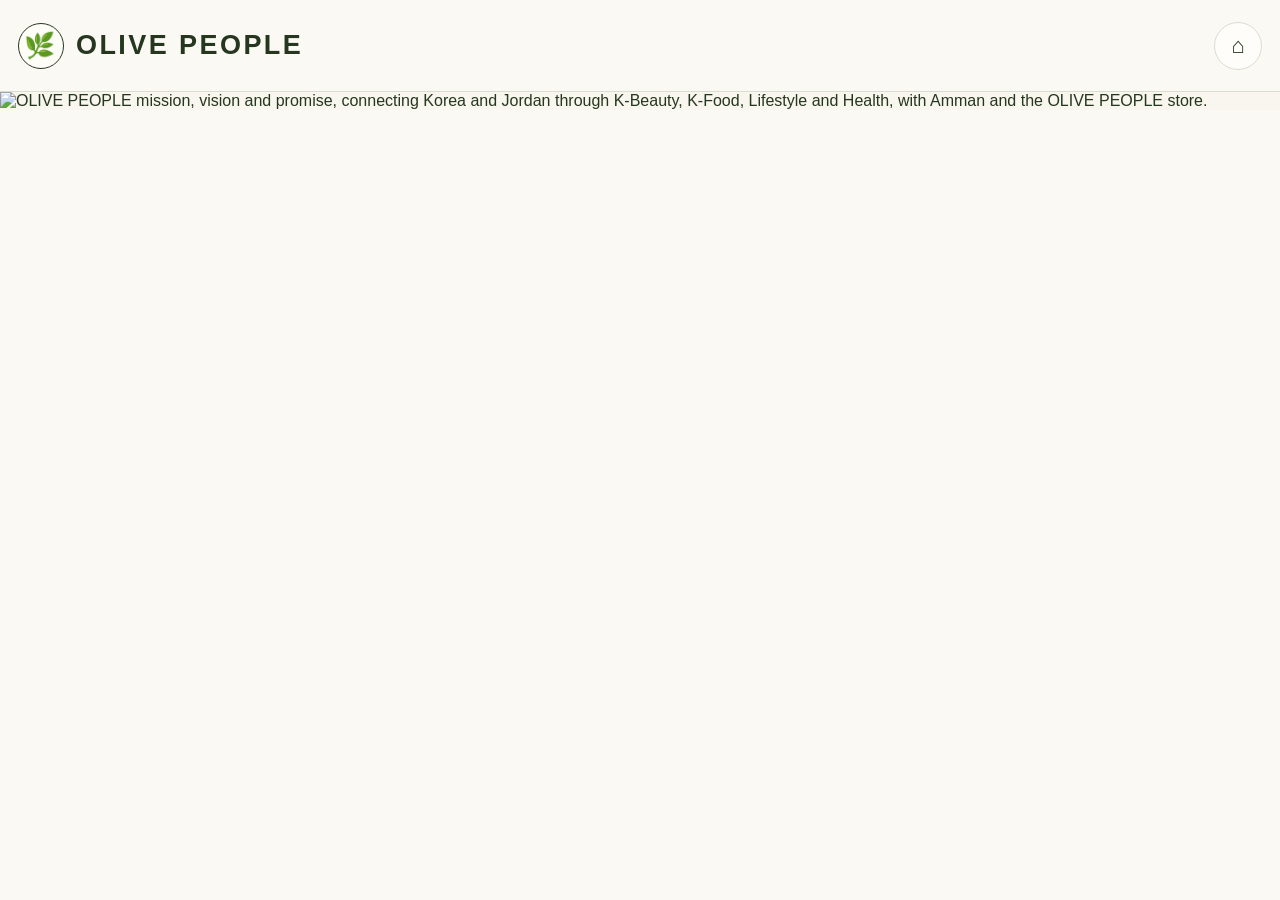
==== our-story.html @ 9b0b14e9 "Add files via upload" ====
<!doctype html>
<html lang="en">
<head>
  <meta charset="utf-8">
  <meta name="viewport" content="width=device-width,initial-scale=1,viewport-fit=cover">
  <meta name="theme-color" content="#faf9f3">
  <meta name="description" content="OLIVE PEOPLE connects Korea and Jordan through beauty, lifestyle and trusted experiences.">
  <title>Our Story | OLIVE PEOPLE</title>
  <style>
    :root{--olive:#26371f;--cream:#faf9f3;--line:#d9ddcf}
    *{box-sizing:border-box}
    html{background:var(--cream);scroll-behavior:smooth}
    body{margin:0;color:var(--olive);background:var(--cream);font-family:Arial,"Noto Sans",sans-serif;-webkit-font-smoothing:antialiased}
    button,a{-webkit-tap-highlight-color:transparent}
    .topbar{height:clamp(68px,9vw,92px);padding:0 max(18px,env(safe-area-inset-right)) 0 max(18px,env(safe-area-inset-left));display:flex;align-items:center;justify-content:space-between;background:rgba(250,249,243,.96);border-bottom:1px solid var(--line);position:sticky;top:0;z-index:10;backdrop-filter:blur(12px)}
    .brand{display:flex;align-items:center;gap:12px;color:var(--olive);text-decoration:none;font-weight:800;letter-spacing:.09em;font-size:clamp(18px,3.5vw,27px);min-height:48px}
    .brand-mark{width:46px;height:46px;border:1.5px solid var(--olive);border-radius:50%;display:grid;place-items:center;font-size:25px;background:#fffdf8}
    .home{min-width:48px;min-height:48px;display:grid;place-items:center;border:1px solid var(--line);border-radius:999px;color:var(--olive);text-decoration:none;font-size:22px;background:#fffdf9}
    main{width:100%;overflow:hidden}
    .story-frame{width:100%;max-width:1672px;margin:0 auto;background:#f8f6ee}
    .story-frame img{display:block;width:100%;height:auto;object-fit:contain}
    .story-summary{display:none}
    @media(max-width:520px){
      .topbar{height:70px}.brand{gap:8px;font-size:18px}.brand-mark{width:40px;height:40px;font-size:21px}
      .story-frame{min-height:calc(100svh - 70px);display:flex;align-items:flex-start;background:#fbfaf5}
      .story-frame img{width:100%;margin-top:0}
    }
    @media(min-width:1200px){body{background:#f1f1eb}.story-frame{box-shadow:0 18px 60px rgba(42,55,35,.12)}}
    @media(prefers-reduced-motion:reduce){html{scroll-behavior:auto}}
  </style>
</head>
<body>
  <header class="topbar">
    <a class="brand" href="index.html" aria-label="OLIVE PEOPLE home"><span class="brand-mark" aria-hidden="true">🌿</span><span>OLIVE PEOPLE</span></a>
    <a class="home" href="index.html" aria-label="Back to home">⌂</a>
  </header>

  <main>
    <section class="story-frame" aria-labelledby="story-title">
      <h1 id="story-title" class="story-summary">OLIVE PEOPLE — Our Mission, Vision and Promise</h1>
      <img src="our-story-visual.png" alt="OLIVE PEOPLE mission, vision and promise, connecting Korea and Jordan through K-Beauty, K-Food, Lifestyle and Health, with Amman and the OLIVE PEOPLE store.">
    </section>

    <!-- History can be added here later without changing the story artwork above. -->
  </main>
</body>
</html>
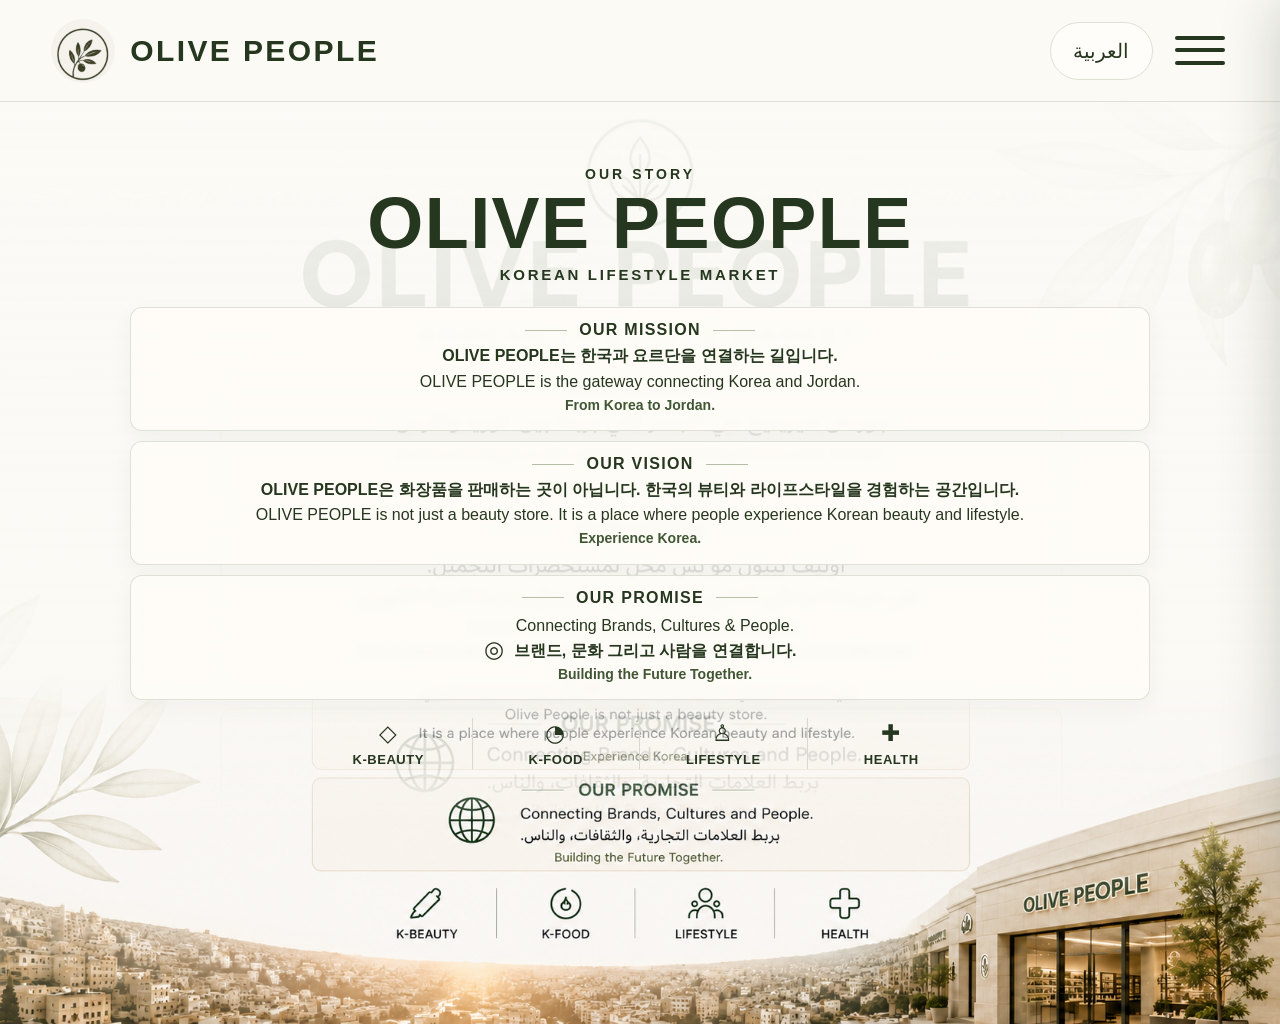
==== commit bc302296: "Add files via upload" ====
--- a/our-story.html
+++ b/our-story.html
@@ -3,45 +3,52 @@
 <head>
   <meta charset="utf-8">
   <meta name="viewport" content="width=device-width,initial-scale=1,viewport-fit=cover">
-  <meta name="theme-color" content="#faf9f3">
+  <meta name="theme-color" content="#fbfaf5">
   <meta name="description" content="OLIVE PEOPLE connects Korea and Jordan through beauty, lifestyle and trusted experiences.">
   <title>Our Story | OLIVE PEOPLE</title>
   <style>
-    :root{--olive:#26371f;--cream:#faf9f3;--line:#d9ddcf}
-    *{box-sizing:border-box}
-    html{background:var(--cream);scroll-behavior:smooth}
-    body{margin:0;color:var(--olive);background:var(--cream);font-family:Arial,"Noto Sans",sans-serif;-webkit-font-smoothing:antialiased}
-    button,a{-webkit-tap-highlight-color:transparent}
-    .topbar{height:clamp(68px,9vw,92px);padding:0 max(18px,env(safe-area-inset-right)) 0 max(18px,env(safe-area-inset-left));display:flex;align-items:center;justify-content:space-between;background:rgba(250,249,243,.96);border-bottom:1px solid var(--line);position:sticky;top:0;z-index:10;backdrop-filter:blur(12px)}
-    .brand{display:flex;align-items:center;gap:12px;color:var(--olive);text-decoration:none;font-weight:800;letter-spacing:.09em;font-size:clamp(18px,3.5vw,27px);min-height:48px}
-    .brand-mark{width:46px;height:46px;border:1.5px solid var(--olive);border-radius:50%;display:grid;place-items:center;font-size:25px;background:#fffdf8}
-    .home{min-width:48px;min-height:48px;display:grid;place-items:center;border:1px solid var(--line);border-radius:999px;color:var(--olive);text-decoration:none;font-size:22px;background:#fffdf9}
-    main{width:100%;overflow:hidden}
-    .story-frame{width:100%;max-width:1672px;margin:0 auto;background:#f8f6ee}
-    .story-frame img{display:block;width:100%;height:auto;object-fit:contain}
-    .story-summary{display:none}
-    @media(max-width:520px){
-      .topbar{height:70px}.brand{gap:8px;font-size:18px}.brand-mark{width:40px;height:40px;font-size:21px}
-      .story-frame{min-height:calc(100svh - 70px);display:flex;align-items:flex-start;background:#fbfaf5}
-      .story-frame img{width:100%;margin-top:0}
+    :root{--olive:#26371f;--green:#405635;--cream:#fbfaf5;--line:#dde1d5;--header:102px}
+    *{box-sizing:border-box}html{background:var(--cream)}body{margin:0;color:var(--olive);background:var(--cream);font-family:Arial,"Noto Sans KR","Noto Sans Arabic",sans-serif;-webkit-font-smoothing:antialiased}button,a{-webkit-tap-highlight-color:transparent}
+    .site-header{height:var(--header);padding:0 clamp(20px,4vw,54px);display:flex;align-items:center;justify-content:space-between;gap:18px;background:rgba(251,250,245,.97);border-bottom:1px solid var(--line);position:sticky;top:0;z-index:30;backdrop-filter:blur(12px)}
+    .brand{display:flex;align-items:center;gap:15px;min-width:0;color:var(--olive);text-decoration:none;font-weight:800;letter-spacing:.08em;font-size:clamp(21px,3.2vw,30px);white-space:nowrap}.brand img{display:block;width:64px;height:64px;border-radius:50%;object-fit:cover;flex:none}.header-actions{display:flex;align-items:center;gap:18px}.language{height:58px;min-width:103px;padding:0 20px;border:1px solid var(--line);border-radius:999px;background:#fffdf9;color:var(--olive);font-family:inherit;font-size:20px;cursor:pointer}.menu-button{width:58px;height:58px;padding:10px 4px;border:0;background:transparent;display:flex;flex-direction:column;justify-content:space-around;cursor:pointer}.menu-button span{display:block;width:100%;height:4px;border-radius:9px;background:var(--olive)}
+    .story-page{position:relative;min-height:calc(100svh - var(--header));overflow:hidden;padding:clamp(34px,5vw,70px) clamp(18px,5vw,70px) clamp(155px,20vw,255px);isolation:isolate}.story-page:before{content:"";position:absolute;inset:0;z-index:-3;background:linear-gradient(180deg,rgba(251,250,245,.96) 0%,rgba(251,250,245,.91) 58%,rgba(251,250,245,.25) 100%),url('our-story-visual.png') center bottom/cover no-repeat}.story-page:after{content:"";position:absolute;left:0;right:0;bottom:0;height:38%;z-index:-2;background:url('our-story-visual.png') center bottom/cover no-repeat;mask-image:linear-gradient(transparent,#000 42%);-webkit-mask-image:linear-gradient(transparent,#000 42%);pointer-events:none}
+    .story-inner{width:min(1020px,100%);margin:0 auto;text-align:center}.eyebrow{margin:0 0 7px;font-size:clamp(11px,1.4vw,14px);font-weight:700;letter-spacing:.22em}.title{margin:0;font-size:clamp(38px,6vw,72px);line-height:.95;letter-spacing:.02em}.subtitle{margin:9px 0 24px;font-size:clamp(11px,1.5vw,15px);letter-spacing:.18em;font-weight:600}
+    .values{display:grid;gap:10px}.value{padding:13px clamp(14px,3vw,30px);border:1px solid rgba(64,86,53,.16);border-radius:12px;background:rgba(255,253,248,.82);box-shadow:0 7px 22px rgba(44,59,36,.045);backdrop-filter:blur(5px)}.value h2{display:flex;align-items:center;justify-content:center;gap:12px;margin:0 0 5px;font-size:clamp(12px,1.6vw,16px);letter-spacing:.08em}.value h2:before,.value h2:after{content:"";width:42px;height:1px;background:#b6bea9}.value p{margin:2px 0;line-height:1.45;font-size:clamp(12px,1.55vw,16px)}.value .ko{font-weight:600}.value .tagline{color:var(--green);font-size:clamp(11px,1.4vw,14px);font-weight:700}.promise-line{display:flex;align-items:center;justify-content:center;gap:10px}.promise-line .icon{font-size:23px}
+    .pillars{display:grid;grid-template-columns:repeat(4,1fr);margin:18px auto 0;width:min(670px,100%)}.pillar{padding:2px 8px;border-right:1px solid #d6dacd;font-size:clamp(10px,1.3vw,13px);font-weight:800;letter-spacing:.04em}.pillar:last-child{border:0}.pillar b{display:block;margin-bottom:5px;font-size:23px;font-weight:400}
+    .drawer-shade{position:fixed;inset:0;z-index:40;background:rgba(28,35,23,.34);opacity:0;visibility:hidden;transition:.25s}.drawer{position:fixed;top:0;right:0;z-index:50;width:min(84vw,360px);height:100dvh;padding:32px;background:#fbfaf5;box-shadow:-20px 0 55px rgba(30,38,24,.2);transform:translateX(105%);transition:.28s}.drawer.open{transform:none}.drawer-shade.open{opacity:1;visibility:visible}.drawer-head{display:flex;align-items:center;justify-content:space-between;padding-bottom:22px;border-bottom:1px solid var(--line);font-weight:800;letter-spacing:.08em}.drawer-close{width:44px;height:44px;border:0;background:transparent;font-size:30px;cursor:pointer}.drawer nav{display:flex;flex-direction:column;padding-top:18px}.drawer a{padding:16px 4px;color:var(--olive);text-decoration:none;font-weight:700;border-bottom:1px solid #e5e8df}
+    [dir="rtl"] .brand{letter-spacing:.04em}[dir="rtl"] .drawer{right:auto;left:0;transform:translateX(-105%)}[dir="rtl"] .drawer.open{transform:none}
+    @media(max-width:620px){
+      :root{--header:84px}.site-header{padding:0 18px;gap:8px}.brand{gap:9px;font-size:20px;letter-spacing:.055em}.brand img{width:52px;height:52px}.header-actions{gap:9px}.language{height:50px;min-width:82px;padding:0 13px;font-size:17px}.menu-button{width:48px;height:48px}.menu-button span{height:3px}
+      .story-page{min-height:calc(100svh - var(--header));padding:24px 18px 150px}.story-page:before{background:linear-gradient(180deg,rgba(251,250,245,.98) 0%,rgba(251,250,245,.92) 69%,rgba(251,250,245,.18) 100%),url('our-story-visual.png') center bottom/auto 100% no-repeat}.story-page:after{height:30%;background-size:auto 100%;background-position:center bottom}
+      .title{font-size:38px}.subtitle{margin:6px 0 15px;font-size:10px}.eyebrow{font-size:10px}.values{gap:7px}.value{padding:9px 10px;border-radius:9px}.value h2{margin-bottom:3px;font-size:11px}.value h2:before,.value h2:after{width:28px}.value p{font-size:11px;line-height:1.35}.value .tagline{font-size:10px}.promise-line .icon{font-size:18px}.pillars{margin-top:12px}.pillar{font-size:8px;padding:0 3px}.pillar b{font-size:18px;margin-bottom:2px}
     }
-    @media(min-width:1200px){body{background:#f1f1eb}.story-frame{box-shadow:0 18px 60px rgba(42,55,35,.12)}}
-    @media(prefers-reduced-motion:reduce){html{scroll-behavior:auto}}
+    @media(max-width:390px){.brand{font-size:18px}.brand img{width:48px;height:48px}.language{min-width:74px;font-size:15px}.story-page{padding-top:18px}.title{font-size:34px}.value p{font-size:10px}}
+    @media(min-width:1100px){.story-page:before{background:linear-gradient(180deg,rgba(251,250,245,.96),rgba(251,250,245,.84) 64%,rgba(251,250,245,.18)),url('our-story-visual.png') center/cover no-repeat}}
+    @media(prefers-reduced-motion:reduce){.drawer,.drawer-shade{transition:none}}
   </style>
 </head>
 <body>
-  <header class="topbar">
-    <a class="brand" href="index.html" aria-label="OLIVE PEOPLE home"><span class="brand-mark" aria-hidden="true">🌿</span><span>OLIVE PEOPLE</span></a>
-    <a class="home" href="index.html" aria-label="Back to home">⌂</a>
+  <header class="site-header">
+    <a class="brand" href="index.html" aria-label="OLIVE PEOPLE home"><img src="logo.png" alt=""><span>OLIVE PEOPLE</span></a>
+    <div class="header-actions"><button class="language" id="languageButton" type="button">العربية</button><button class="menu-button" id="menuButton" type="button" aria-label="Open menu" aria-expanded="false"><span></span><span></span><span></span></button></div>
   </header>
 
-  <main>
-    <section class="story-frame" aria-labelledby="story-title">
-      <h1 id="story-title" class="story-summary">OLIVE PEOPLE — Our Mission, Vision and Promise</h1>
-      <img src="our-story-visual.png" alt="OLIVE PEOPLE mission, vision and promise, connecting Korea and Jordan through K-Beauty, K-Food, Lifestyle and Health, with Amman and the OLIVE PEOPLE store.">
-    </section>
+  <main class="story-page">
+    <div class="story-inner">
+      <p class="eyebrow">OUR STORY</p><h1 class="title">OLIVE PEOPLE</h1><p class="subtitle">KOREAN LIFESTYLE MARKET</p>
+      <div class="values">
+        <article class="value"><h2 data-en="OUR MISSION" data-ar="مهمتنا">OUR MISSION</h2><p class="ko" data-en="OLIVE PEOPLE는 한국과 요르단을 연결하는 길입니다." data-ar="أوليف بيبول هي البوابة التي تربط كوريا والأردن.">OLIVE PEOPLE는 한국과 요르단을 연결하는 길입니다.</p><p data-en="OLIVE PEOPLE is the gateway connecting Korea and Jordan." data-ar="نحن نقرّب أفضل ما في كوريا إلى الأردن.">OLIVE PEOPLE is the gateway connecting Korea and Jordan.</p><p class="tagline" data-en="From Korea to Jordan." data-ar="من كوريا إلى الأردن.">From Korea to Jordan.</p></article>
+        <article class="value"><h2 data-en="OUR VISION" data-ar="رؤيتنا">OUR VISION</h2><p class="ko" data-en="OLIVE PEOPLE은 화장품을 판매하는 곳이 아닙니다. 한국의 뷰티와 라이프스타일을 경험하는 공간입니다." data-ar="أوليف بيبول ليس مجرد متجر لمستحضرات التجميل، بل مساحة لتجربة الجمال ونمط الحياة الكوري.">OLIVE PEOPLE은 화장품을 판매하는 곳이 아닙니다. 한국의 뷰티와 라이프스타일을 경험하는 공간입니다.</p><p data-en="OLIVE PEOPLE is not just a beauty store. It is a place where people experience Korean beauty and lifestyle." data-ar="إنه مكان يعيش فيه الناس تجربة الجمال ونمط الحياة الكوري.">OLIVE PEOPLE is not just a beauty store. It is a place where people experience Korean beauty and lifestyle.</p><p class="tagline" data-en="Experience Korea." data-ar="عِش تجربة كوريا.">Experience Korea.</p></article>
+        <article class="value"><h2 data-en="OUR PROMISE" data-ar="وعدنا">OUR PROMISE</h2><div class="promise-line"><span class="icon" aria-hidden="true">◎</span><div><p data-en="Connecting Brands, Cultures & People." data-ar="نربط العلامات التجارية والثقافات والناس.">Connecting Brands, Cultures &amp; People.</p><p class="ko" data-en="브랜드, 문화 그리고 사람을 연결합니다." data-ar="نبني المستقبل معًا.">브랜드, 문화 그리고 사람을 연결합니다.</p><p class="tagline" data-en="Building the Future Together." data-ar="نبني المستقبل معًا.">Building the Future Together.</p></div></div></article>
+      </div>
+      <div class="pillars" aria-label="OLIVE PEOPLE categories"><div class="pillar"><b>◇</b>K-BEAUTY</div><div class="pillar"><b>◔</b>K-FOOD</div><div class="pillar"><b>♙</b>LIFESTYLE</div><div class="pillar"><b>✚</b>HEALTH</div></div>
+    </div>
+    <!-- History section can be added here later. -->
+  </main>
 
-    <!-- History can be added here later without changing the story artwork above. -->
-  </main>
+  <div class="drawer-shade" id="drawerShade"></div><aside class="drawer" id="drawer" aria-hidden="true"><div class="drawer-head"><span>OLIVE PEOPLE</span><button class="drawer-close" id="drawerClose" type="button" aria-label="Close menu">×</button></div><nav><a href="index.html" data-en="Home" data-ar="الرئيسية">Home</a><a href="our-story.html" data-en="Our Story" data-ar="قصتنا">Our Story</a><a href="products.html" data-en="Products" data-ar="المنتجات">Products</a><a href="contact.html" data-en="Contact" data-ar="تواصل معنا">Contact</a></nav></aside>
+  <script>
+    (()=>{const root=document.documentElement,drawer=document.getElementById('drawer'),shade=document.getElementById('drawerShade'),menu=document.getElementById('menuButton'),close=document.getElementById('drawerClose'),language=document.getElementById('languageButton');let lang='en';const setDrawer=open=>{drawer.classList.toggle('open',open);shade.classList.toggle('open',open);drawer.setAttribute('aria-hidden',String(!open));menu.setAttribute('aria-expanded',String(open));document.body.style.overflow=open?'hidden':''};menu.addEventListener('click',()=>setDrawer(true));close.addEventListener('click',()=>setDrawer(false));shade.addEventListener('click',()=>setDrawer(false));document.addEventListener('keydown',e=>{if(e.key==='Escape')setDrawer(false)});language.addEventListener('click',()=>{lang=lang==='en'?'ar':'en';root.lang=lang;root.dir=lang==='ar'?'rtl':'ltr';language.textContent=lang==='ar'?'English':'العربية';document.querySelectorAll('[data-en][data-ar]').forEach(el=>el.textContent=el.dataset[lang]);});})();
+  </script>
 </body>
 </html>
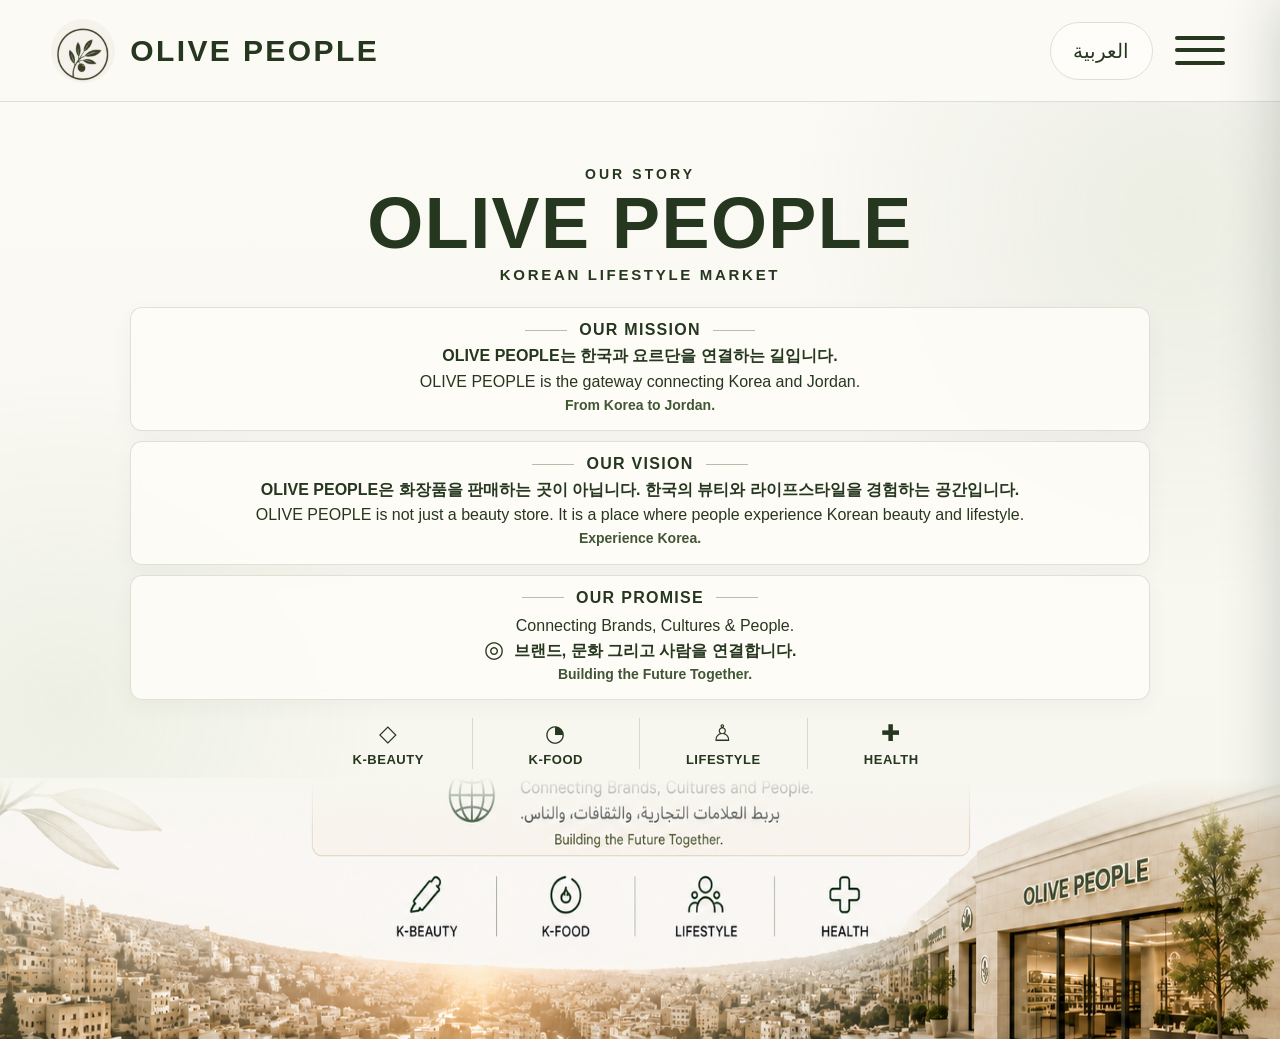
==== commit 81fc6a14: "Add files via upload" ====
--- a/our-story.html
+++ b/our-story.html
@@ -11,7 +11,7 @@
     *{box-sizing:border-box}html{background:var(--cream)}body{margin:0;color:var(--olive);background:var(--cream);font-family:Arial,"Noto Sans KR","Noto Sans Arabic",sans-serif;-webkit-font-smoothing:antialiased}button,a{-webkit-tap-highlight-color:transparent}
     .site-header{height:var(--header);padding:0 clamp(20px,4vw,54px);display:flex;align-items:center;justify-content:space-between;gap:18px;background:rgba(251,250,245,.97);border-bottom:1px solid var(--line);position:sticky;top:0;z-index:30;backdrop-filter:blur(12px)}
     .brand{display:flex;align-items:center;gap:15px;min-width:0;color:var(--olive);text-decoration:none;font-weight:800;letter-spacing:.08em;font-size:clamp(21px,3.2vw,30px);white-space:nowrap}.brand img{display:block;width:64px;height:64px;border-radius:50%;object-fit:cover;flex:none}.header-actions{display:flex;align-items:center;gap:18px}.language{height:58px;min-width:103px;padding:0 20px;border:1px solid var(--line);border-radius:999px;background:#fffdf9;color:var(--olive);font-family:inherit;font-size:20px;cursor:pointer}.menu-button{width:58px;height:58px;padding:10px 4px;border:0;background:transparent;display:flex;flex-direction:column;justify-content:space-around;cursor:pointer}.menu-button span{display:block;width:100%;height:4px;border-radius:9px;background:var(--olive)}
-    .story-page{position:relative;min-height:calc(100svh - var(--header));overflow:hidden;padding:clamp(34px,5vw,70px) clamp(18px,5vw,70px) clamp(155px,20vw,255px);isolation:isolate}.story-page:before{content:"";position:absolute;inset:0;z-index:-3;background:linear-gradient(180deg,rgba(251,250,245,.96) 0%,rgba(251,250,245,.91) 58%,rgba(251,250,245,.25) 100%),url('our-story-visual.png') center bottom/cover no-repeat}.story-page:after{content:"";position:absolute;left:0;right:0;bottom:0;height:38%;z-index:-2;background:url('our-story-visual.png') center bottom/cover no-repeat;mask-image:linear-gradient(transparent,#000 42%);-webkit-mask-image:linear-gradient(transparent,#000 42%);pointer-events:none}
+    .story-page{position:relative;min-height:calc(100svh - var(--header));overflow:hidden;padding:clamp(34px,5vw,70px) clamp(18px,5vw,70px) clamp(225px,30svh,325px);isolation:isolate}.story-page:before{content:"";position:absolute;inset:0;z-index:-3;background:radial-gradient(circle at 92% 12%,rgba(130,148,105,.12),transparent 27%),radial-gradient(circle at 5% 64%,rgba(151,166,127,.1),transparent 24%),linear-gradient(180deg,#fbfaf5 0%,#f7f7ef 74%,rgba(247,247,239,.2) 100%)}.story-page:after{content:"";position:absolute;left:0;right:0;bottom:0;height:clamp(215px,29svh,315px);z-index:-2;background-image:linear-gradient(180deg,#f7f7ef 0%,rgba(247,247,239,0) 22%),url('our-story-visual.png');background-position:center top,center bottom;background-size:100% 100%,100% 345%;background-repeat:no-repeat;pointer-events:none}
     .story-inner{width:min(1020px,100%);margin:0 auto;text-align:center}.eyebrow{margin:0 0 7px;font-size:clamp(11px,1.4vw,14px);font-weight:700;letter-spacing:.22em}.title{margin:0;font-size:clamp(38px,6vw,72px);line-height:.95;letter-spacing:.02em}.subtitle{margin:9px 0 24px;font-size:clamp(11px,1.5vw,15px);letter-spacing:.18em;font-weight:600}
     .values{display:grid;gap:10px}.value{padding:13px clamp(14px,3vw,30px);border:1px solid rgba(64,86,53,.16);border-radius:12px;background:rgba(255,253,248,.82);box-shadow:0 7px 22px rgba(44,59,36,.045);backdrop-filter:blur(5px)}.value h2{display:flex;align-items:center;justify-content:center;gap:12px;margin:0 0 5px;font-size:clamp(12px,1.6vw,16px);letter-spacing:.08em}.value h2:before,.value h2:after{content:"";width:42px;height:1px;background:#b6bea9}.value p{margin:2px 0;line-height:1.45;font-size:clamp(12px,1.55vw,16px)}.value .ko{font-weight:600}.value .tagline{color:var(--green);font-size:clamp(11px,1.4vw,14px);font-weight:700}.promise-line{display:flex;align-items:center;justify-content:center;gap:10px}.promise-line .icon{font-size:23px}
     .pillars{display:grid;grid-template-columns:repeat(4,1fr);margin:18px auto 0;width:min(670px,100%)}.pillar{padding:2px 8px;border-right:1px solid #d6dacd;font-size:clamp(10px,1.3vw,13px);font-weight:800;letter-spacing:.04em}.pillar:last-child{border:0}.pillar b{display:block;margin-bottom:5px;font-size:23px;font-weight:400}
@@ -19,11 +19,11 @@
     [dir="rtl"] .brand{letter-spacing:.04em}[dir="rtl"] .drawer{right:auto;left:0;transform:translateX(-105%)}[dir="rtl"] .drawer.open{transform:none}
     @media(max-width:620px){
       :root{--header:84px}.site-header{padding:0 18px;gap:8px}.brand{gap:9px;font-size:20px;letter-spacing:.055em}.brand img{width:52px;height:52px}.header-actions{gap:9px}.language{height:50px;min-width:82px;padding:0 13px;font-size:17px}.menu-button{width:48px;height:48px}.menu-button span{height:3px}
-      .story-page{min-height:calc(100svh - var(--header));padding:24px 18px 150px}.story-page:before{background:linear-gradient(180deg,rgba(251,250,245,.98) 0%,rgba(251,250,245,.92) 69%,rgba(251,250,245,.18) 100%),url('our-story-visual.png') center bottom/auto 100% no-repeat}.story-page:after{height:30%;background-size:auto 100%;background-position:center bottom}
+      .story-page{min-height:calc(100svh - var(--header));padding:24px 18px clamp(195px,28svh,255px)}.story-page:after{height:clamp(190px,26svh,245px);background-position:center top,center bottom;background-size:100% 100%,100% 345%}
       .title{font-size:38px}.subtitle{margin:6px 0 15px;font-size:10px}.eyebrow{font-size:10px}.values{gap:7px}.value{padding:9px 10px;border-radius:9px}.value h2{margin-bottom:3px;font-size:11px}.value h2:before,.value h2:after{width:28px}.value p{font-size:11px;line-height:1.35}.value .tagline{font-size:10px}.promise-line .icon{font-size:18px}.pillars{margin-top:12px}.pillar{font-size:8px;padding:0 3px}.pillar b{font-size:18px;margin-bottom:2px}
     }
     @media(max-width:390px){.brand{font-size:18px}.brand img{width:48px;height:48px}.language{min-width:74px;font-size:15px}.story-page{padding-top:18px}.title{font-size:34px}.value p{font-size:10px}}
-    @media(min-width:1100px){.story-page:before{background:linear-gradient(180deg,rgba(251,250,245,.96),rgba(251,250,245,.84) 64%,rgba(251,250,245,.18)),url('our-story-visual.png') center/cover no-repeat}}
+    @media(min-width:1100px){.story-page:after{background-size:100% 100%,100% 330%}}
     @media(prefers-reduced-motion:reduce){.drawer,.drawer-shade{transition:none}}
   </style>
 </head>
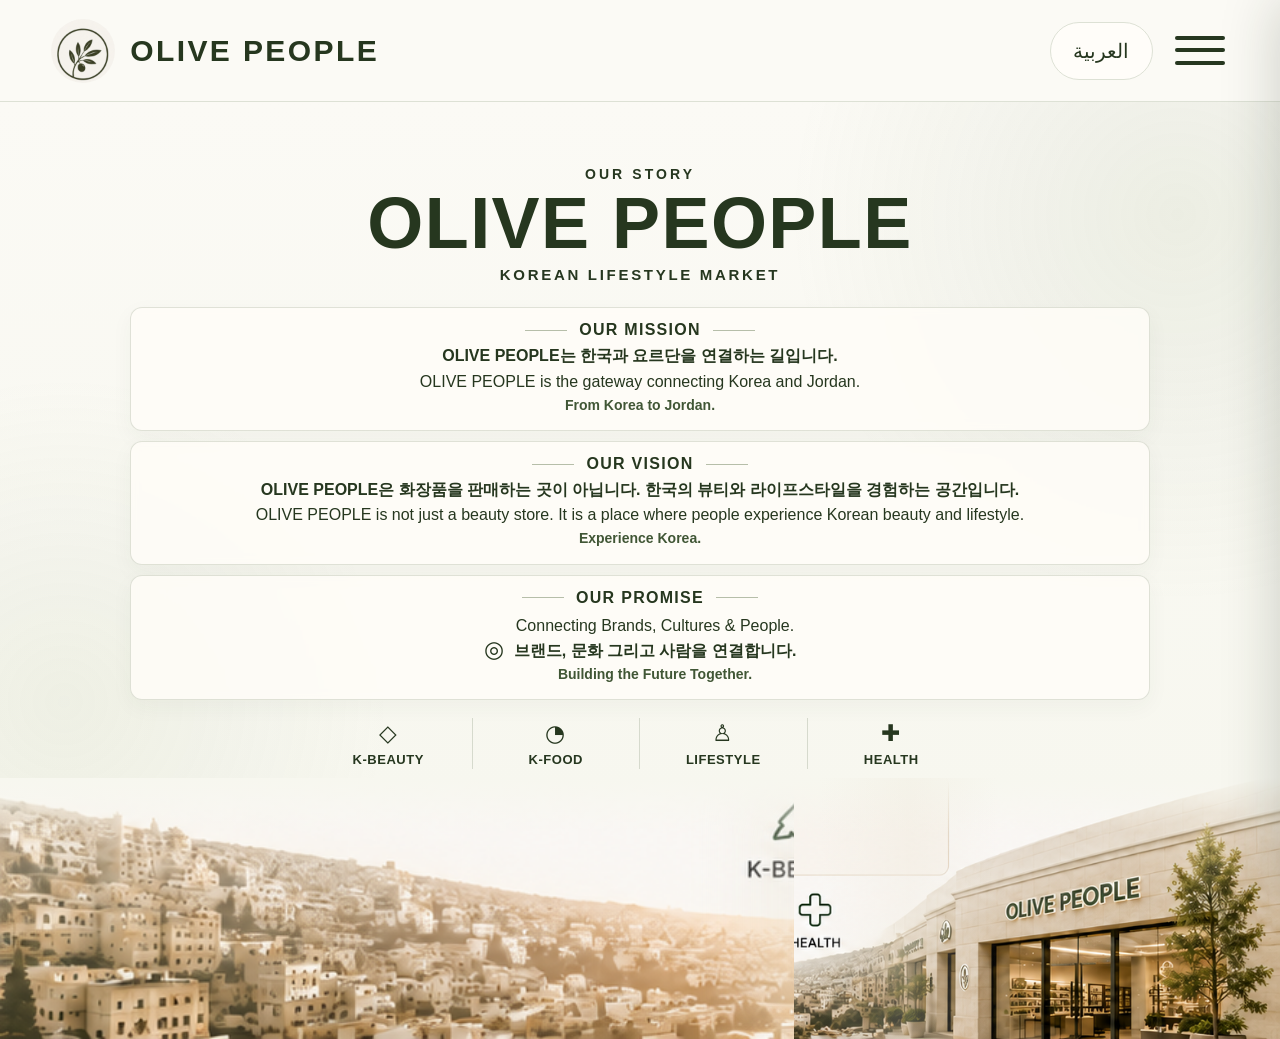
==== commit 123d332a: "Add files via upload" ====
--- a/our-story.html
+++ b/our-story.html
@@ -11,7 +11,8 @@
     *{box-sizing:border-box}html{background:var(--cream)}body{margin:0;color:var(--olive);background:var(--cream);font-family:Arial,"Noto Sans KR","Noto Sans Arabic",sans-serif;-webkit-font-smoothing:antialiased}button,a{-webkit-tap-highlight-color:transparent}
     .site-header{height:var(--header);padding:0 clamp(20px,4vw,54px);display:flex;align-items:center;justify-content:space-between;gap:18px;background:rgba(251,250,245,.97);border-bottom:1px solid var(--line);position:sticky;top:0;z-index:30;backdrop-filter:blur(12px)}
     .brand{display:flex;align-items:center;gap:15px;min-width:0;color:var(--olive);text-decoration:none;font-weight:800;letter-spacing:.08em;font-size:clamp(21px,3.2vw,30px);white-space:nowrap}.brand img{display:block;width:64px;height:64px;border-radius:50%;object-fit:cover;flex:none}.header-actions{display:flex;align-items:center;gap:18px}.language{height:58px;min-width:103px;padding:0 20px;border:1px solid var(--line);border-radius:999px;background:#fffdf9;color:var(--olive);font-family:inherit;font-size:20px;cursor:pointer}.menu-button{width:58px;height:58px;padding:10px 4px;border:0;background:transparent;display:flex;flex-direction:column;justify-content:space-around;cursor:pointer}.menu-button span{display:block;width:100%;height:4px;border-radius:9px;background:var(--olive)}
-    .story-page{position:relative;min-height:calc(100svh - var(--header));overflow:hidden;padding:clamp(34px,5vw,70px) clamp(18px,5vw,70px) clamp(225px,30svh,325px);isolation:isolate}.story-page:before{content:"";position:absolute;inset:0;z-index:-3;background:radial-gradient(circle at 92% 12%,rgba(130,148,105,.12),transparent 27%),radial-gradient(circle at 5% 64%,rgba(151,166,127,.1),transparent 24%),linear-gradient(180deg,#fbfaf5 0%,#f7f7ef 74%,rgba(247,247,239,.2) 100%)}.story-page:after{content:"";position:absolute;left:0;right:0;bottom:0;height:clamp(215px,29svh,315px);z-index:-2;background-image:linear-gradient(180deg,#f7f7ef 0%,rgba(247,247,239,0) 22%),url('our-story-visual.png');background-position:center top,center bottom;background-size:100% 100%,100% 345%;background-repeat:no-repeat;pointer-events:none}
+    .story-page{position:relative;min-height:calc(100svh - var(--header));overflow:hidden;padding:clamp(34px,5vw,70px) clamp(18px,5vw,70px) clamp(225px,30svh,325px);isolation:isolate}.story-page:before{content:"";position:absolute;inset:0;z-index:-3;background:radial-gradient(circle at 92% 12%,rgba(130,148,105,.12),transparent 27%),radial-gradient(circle at 5% 64%,rgba(151,166,127,.1),transparent 24%),linear-gradient(180deg,#fbfaf5 0%,#f7f7ef 74%,rgba(247,247,239,.2) 100%)}
+    .heritage-scene{position:absolute;left:0;right:0;bottom:0;height:clamp(215px,29svh,315px);z-index:-2;overflow:hidden;background:#eee8da;pointer-events:none}.heritage-scene .city,.heritage-scene .store{position:absolute;top:0;bottom:0;background-image:url('our-story-visual.png');background-repeat:no-repeat}.heritage-scene .city{left:0;width:72%;background-size:auto 535%;background-position:left bottom}.heritage-scene .store{right:0;width:38%;background-size:auto 305%;background-position:right bottom;box-shadow:-45px 0 48px rgba(239,234,221,.38)}.heritage-scene:before{content:"";position:absolute;inset:0;z-index:2;background:linear-gradient(180deg,#f7f7ef 0%,rgba(247,247,239,0) 21%)}.heritage-scene:after{content:"";position:absolute;z-index:3;top:0;bottom:0;left:64%;width:14%;background:linear-gradient(90deg,rgba(238,232,218,0),rgba(238,232,218,.3),rgba(238,232,218,0))}
     .story-inner{width:min(1020px,100%);margin:0 auto;text-align:center}.eyebrow{margin:0 0 7px;font-size:clamp(11px,1.4vw,14px);font-weight:700;letter-spacing:.22em}.title{margin:0;font-size:clamp(38px,6vw,72px);line-height:.95;letter-spacing:.02em}.subtitle{margin:9px 0 24px;font-size:clamp(11px,1.5vw,15px);letter-spacing:.18em;font-weight:600}
     .values{display:grid;gap:10px}.value{padding:13px clamp(14px,3vw,30px);border:1px solid rgba(64,86,53,.16);border-radius:12px;background:rgba(255,253,248,.82);box-shadow:0 7px 22px rgba(44,59,36,.045);backdrop-filter:blur(5px)}.value h2{display:flex;align-items:center;justify-content:center;gap:12px;margin:0 0 5px;font-size:clamp(12px,1.6vw,16px);letter-spacing:.08em}.value h2:before,.value h2:after{content:"";width:42px;height:1px;background:#b6bea9}.value p{margin:2px 0;line-height:1.45;font-size:clamp(12px,1.55vw,16px)}.value .ko{font-weight:600}.value .tagline{color:var(--green);font-size:clamp(11px,1.4vw,14px);font-weight:700}.promise-line{display:flex;align-items:center;justify-content:center;gap:10px}.promise-line .icon{font-size:23px}
     .pillars{display:grid;grid-template-columns:repeat(4,1fr);margin:18px auto 0;width:min(670px,100%)}.pillar{padding:2px 8px;border-right:1px solid #d6dacd;font-size:clamp(10px,1.3vw,13px);font-weight:800;letter-spacing:.04em}.pillar:last-child{border:0}.pillar b{display:block;margin-bottom:5px;font-size:23px;font-weight:400}
@@ -19,11 +20,11 @@
     [dir="rtl"] .brand{letter-spacing:.04em}[dir="rtl"] .drawer{right:auto;left:0;transform:translateX(-105%)}[dir="rtl"] .drawer.open{transform:none}
     @media(max-width:620px){
       :root{--header:84px}.site-header{padding:0 18px;gap:8px}.brand{gap:9px;font-size:20px;letter-spacing:.055em}.brand img{width:52px;height:52px}.header-actions{gap:9px}.language{height:50px;min-width:82px;padding:0 13px;font-size:17px}.menu-button{width:48px;height:48px}.menu-button span{height:3px}
-      .story-page{min-height:calc(100svh - var(--header));padding:24px 18px clamp(195px,28svh,255px)}.story-page:after{height:clamp(190px,26svh,245px);background-position:center top,center bottom;background-size:100% 100%,100% 345%}
+      .story-page{min-height:calc(100svh - var(--header));padding:24px 18px clamp(195px,28svh,255px)}.heritage-scene{height:clamp(190px,26svh,245px)}.heritage-scene .city{width:74%;background-size:auto 545%}.heritage-scene .store{width:40%;background-size:auto 310%}
       .title{font-size:38px}.subtitle{margin:6px 0 15px;font-size:10px}.eyebrow{font-size:10px}.values{gap:7px}.value{padding:9px 10px;border-radius:9px}.value h2{margin-bottom:3px;font-size:11px}.value h2:before,.value h2:after{width:28px}.value p{font-size:11px;line-height:1.35}.value .tagline{font-size:10px}.promise-line .icon{font-size:18px}.pillars{margin-top:12px}.pillar{font-size:8px;padding:0 3px}.pillar b{font-size:18px;margin-bottom:2px}
     }
     @media(max-width:390px){.brand{font-size:18px}.brand img{width:48px;height:48px}.language{min-width:74px;font-size:15px}.story-page{padding-top:18px}.title{font-size:34px}.value p{font-size:10px}}
-    @media(min-width:1100px){.story-page:after{background-size:100% 100%,100% 330%}}
+    @media(min-width:1100px){.heritage-scene .city{background-size:auto 520%}.heritage-scene .store{background-size:auto 295%}}
     @media(prefers-reduced-motion:reduce){.drawer,.drawer-shade{transition:none}}
   </style>
 </head>
@@ -43,6 +44,7 @@
       </div>
       <div class="pillars" aria-label="OLIVE PEOPLE categories"><div class="pillar"><b>◇</b>K-BEAUTY</div><div class="pillar"><b>◔</b>K-FOOD</div><div class="pillar"><b>♙</b>LIFESTYLE</div><div class="pillar"><b>✚</b>HEALTH</div></div>
     </div>
+    <div class="heritage-scene" aria-hidden="true"><span class="city"></span><span class="store"></span></div>
     <!-- History section can be added here later. -->
   </main>
 
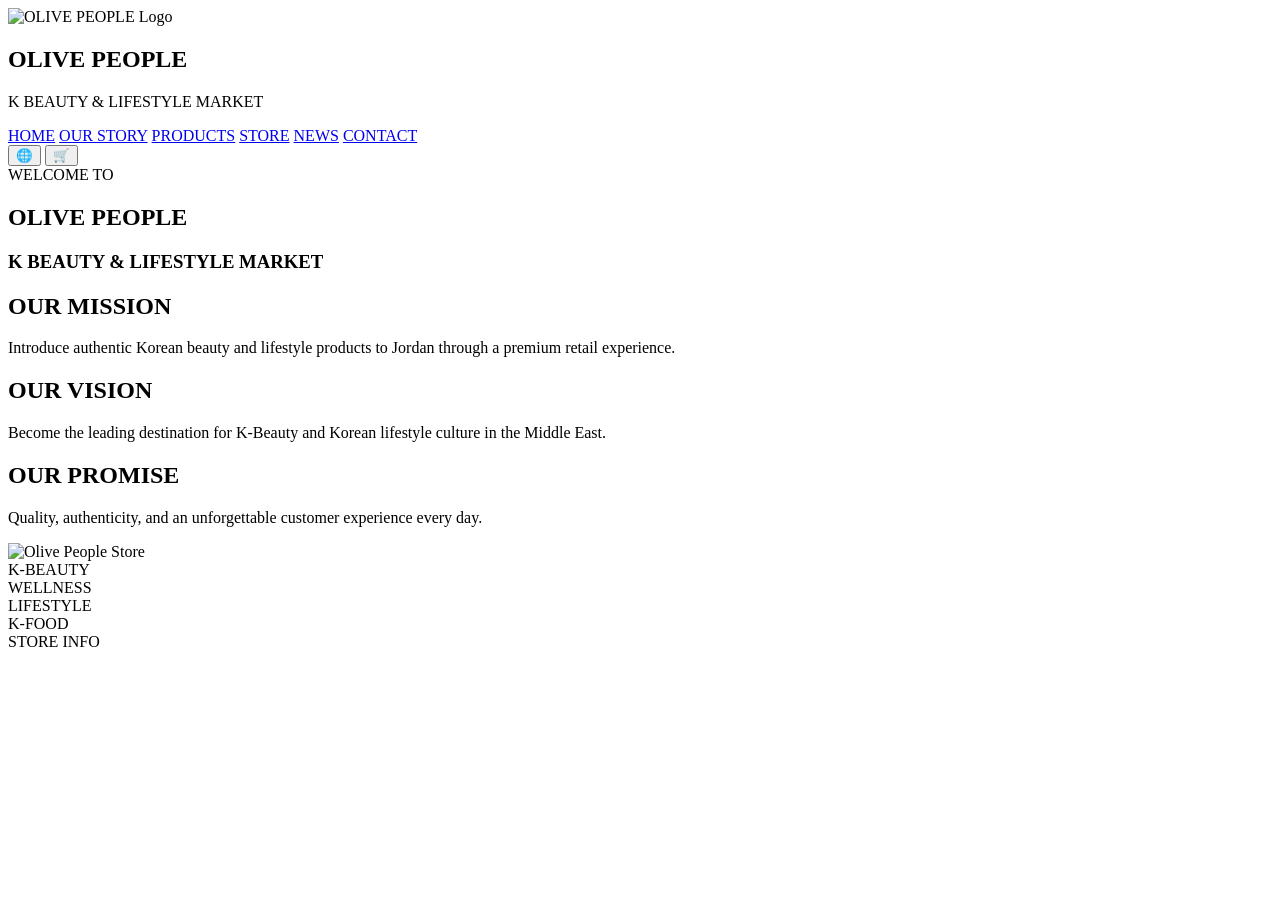
==== commit 5011fb63: "Add files via upload" ====
--- a/our-story.html
+++ b/our-story.html
@@ -1,56 +1,74 @@
-<!doctype html>
+<!DOCTYPE html>
 <html lang="en">
 <head>
-  <meta charset="utf-8">
-  <meta name="viewport" content="width=device-width,initial-scale=1,viewport-fit=cover">
-  <meta name="theme-color" content="#fbfaf5">
-  <meta name="description" content="OLIVE PEOPLE connects Korea and Jordan through beauty, lifestyle and trusted experiences.">
-  <title>Our Story | OLIVE PEOPLE</title>
-  <style>
-    :root{--olive:#26371f;--green:#405635;--cream:#fbfaf5;--line:#dde1d5;--header:102px}
-    *{box-sizing:border-box}html{background:var(--cream)}body{margin:0;color:var(--olive);background:var(--cream);font-family:Arial,"Noto Sans KR","Noto Sans Arabic",sans-serif;-webkit-font-smoothing:antialiased}button,a{-webkit-tap-highlight-color:transparent}
-    .site-header{height:var(--header);padding:0 clamp(20px,4vw,54px);display:flex;align-items:center;justify-content:space-between;gap:18px;background:rgba(251,250,245,.97);border-bottom:1px solid var(--line);position:sticky;top:0;z-index:30;backdrop-filter:blur(12px)}
-    .brand{display:flex;align-items:center;gap:15px;min-width:0;color:var(--olive);text-decoration:none;font-weight:800;letter-spacing:.08em;font-size:clamp(21px,3.2vw,30px);white-space:nowrap}.brand img{display:block;width:64px;height:64px;border-radius:50%;object-fit:cover;flex:none}.header-actions{display:flex;align-items:center;gap:18px}.language{height:58px;min-width:103px;padding:0 20px;border:1px solid var(--line);border-radius:999px;background:#fffdf9;color:var(--olive);font-family:inherit;font-size:20px;cursor:pointer}.menu-button{width:58px;height:58px;padding:10px 4px;border:0;background:transparent;display:flex;flex-direction:column;justify-content:space-around;cursor:pointer}.menu-button span{display:block;width:100%;height:4px;border-radius:9px;background:var(--olive)}
-    .story-page{position:relative;min-height:calc(100svh - var(--header));overflow:hidden;padding:clamp(34px,5vw,70px) clamp(18px,5vw,70px) clamp(225px,30svh,325px);isolation:isolate}.story-page:before{content:"";position:absolute;inset:0;z-index:-3;background:radial-gradient(circle at 92% 12%,rgba(130,148,105,.12),transparent 27%),radial-gradient(circle at 5% 64%,rgba(151,166,127,.1),transparent 24%),linear-gradient(180deg,#fbfaf5 0%,#f7f7ef 74%,rgba(247,247,239,.2) 100%)}
-    .heritage-scene{position:absolute;left:0;right:0;bottom:0;height:clamp(215px,29svh,315px);z-index:-2;overflow:hidden;background:#eee8da;pointer-events:none}.heritage-scene .city,.heritage-scene .store{position:absolute;top:0;bottom:0;background-image:url('our-story-visual.png');background-repeat:no-repeat}.heritage-scene .city{left:0;width:72%;background-size:auto 535%;background-position:left bottom}.heritage-scene .store{right:0;width:38%;background-size:auto 305%;background-position:right bottom;box-shadow:-45px 0 48px rgba(239,234,221,.38)}.heritage-scene:before{content:"";position:absolute;inset:0;z-index:2;background:linear-gradient(180deg,#f7f7ef 0%,rgba(247,247,239,0) 21%)}.heritage-scene:after{content:"";position:absolute;z-index:3;top:0;bottom:0;left:64%;width:14%;background:linear-gradient(90deg,rgba(238,232,218,0),rgba(238,232,218,.3),rgba(238,232,218,0))}
-    .story-inner{width:min(1020px,100%);margin:0 auto;text-align:center}.eyebrow{margin:0 0 7px;font-size:clamp(11px,1.4vw,14px);font-weight:700;letter-spacing:.22em}.title{margin:0;font-size:clamp(38px,6vw,72px);line-height:.95;letter-spacing:.02em}.subtitle{margin:9px 0 24px;font-size:clamp(11px,1.5vw,15px);letter-spacing:.18em;font-weight:600}
-    .values{display:grid;gap:10px}.value{padding:13px clamp(14px,3vw,30px);border:1px solid rgba(64,86,53,.16);border-radius:12px;background:rgba(255,253,248,.82);box-shadow:0 7px 22px rgba(44,59,36,.045);backdrop-filter:blur(5px)}.value h2{display:flex;align-items:center;justify-content:center;gap:12px;margin:0 0 5px;font-size:clamp(12px,1.6vw,16px);letter-spacing:.08em}.value h2:before,.value h2:after{content:"";width:42px;height:1px;background:#b6bea9}.value p{margin:2px 0;line-height:1.45;font-size:clamp(12px,1.55vw,16px)}.value .ko{font-weight:600}.value .tagline{color:var(--green);font-size:clamp(11px,1.4vw,14px);font-weight:700}.promise-line{display:flex;align-items:center;justify-content:center;gap:10px}.promise-line .icon{font-size:23px}
-    .pillars{display:grid;grid-template-columns:repeat(4,1fr);margin:18px auto 0;width:min(670px,100%)}.pillar{padding:2px 8px;border-right:1px solid #d6dacd;font-size:clamp(10px,1.3vw,13px);font-weight:800;letter-spacing:.04em}.pillar:last-child{border:0}.pillar b{display:block;margin-bottom:5px;font-size:23px;font-weight:400}
-    .drawer-shade{position:fixed;inset:0;z-index:40;background:rgba(28,35,23,.34);opacity:0;visibility:hidden;transition:.25s}.drawer{position:fixed;top:0;right:0;z-index:50;width:min(84vw,360px);height:100dvh;padding:32px;background:#fbfaf5;box-shadow:-20px 0 55px rgba(30,38,24,.2);transform:translateX(105%);transition:.28s}.drawer.open{transform:none}.drawer-shade.open{opacity:1;visibility:visible}.drawer-head{display:flex;align-items:center;justify-content:space-between;padding-bottom:22px;border-bottom:1px solid var(--line);font-weight:800;letter-spacing:.08em}.drawer-close{width:44px;height:44px;border:0;background:transparent;font-size:30px;cursor:pointer}.drawer nav{display:flex;flex-direction:column;padding-top:18px}.drawer a{padding:16px 4px;color:var(--olive);text-decoration:none;font-weight:700;border-bottom:1px solid #e5e8df}
-    [dir="rtl"] .brand{letter-spacing:.04em}[dir="rtl"] .drawer{right:auto;left:0;transform:translateX(-105%)}[dir="rtl"] .drawer.open{transform:none}
-    @media(max-width:620px){
-      :root{--header:84px}.site-header{padding:0 18px;gap:8px}.brand{gap:9px;font-size:20px;letter-spacing:.055em}.brand img{width:52px;height:52px}.header-actions{gap:9px}.language{height:50px;min-width:82px;padding:0 13px;font-size:17px}.menu-button{width:48px;height:48px}.menu-button span{height:3px}
-      .story-page{min-height:calc(100svh - var(--header));padding:24px 18px clamp(195px,28svh,255px)}.heritage-scene{height:clamp(190px,26svh,245px)}.heritage-scene .city{width:74%;background-size:auto 545%}.heritage-scene .store{width:40%;background-size:auto 310%}
-      .title{font-size:38px}.subtitle{margin:6px 0 15px;font-size:10px}.eyebrow{font-size:10px}.values{gap:7px}.value{padding:9px 10px;border-radius:9px}.value h2{margin-bottom:3px;font-size:11px}.value h2:before,.value h2:after{width:28px}.value p{font-size:11px;line-height:1.35}.value .tagline{font-size:10px}.promise-line .icon{font-size:18px}.pillars{margin-top:12px}.pillar{font-size:8px;padding:0 3px}.pillar b{font-size:18px;margin-bottom:2px}
-    }
-    @media(max-width:390px){.brand{font-size:18px}.brand img{width:48px;height:48px}.language{min-width:74px;font-size:15px}.story-page{padding-top:18px}.title{font-size:34px}.value p{font-size:10px}}
-    @media(min-width:1100px){.heritage-scene .city{background-size:auto 520%}.heritage-scene .store{background-size:auto 295%}}
-    @media(prefers-reduced-motion:reduce){.drawer,.drawer-shade{transition:none}}
-  </style>
+<meta charset="UTF-8">
+<meta name="viewport" content="width=device-width, initial-scale=1.0">
+<title>OLIVE PEOPLE | Our Story</title>
+<link rel="stylesheet" href="css/story.css">
 </head>
 <body>
-  <header class="site-header">
-    <a class="brand" href="index.html" aria-label="OLIVE PEOPLE home"><img src="logo.png" alt=""><span>OLIVE PEOPLE</span></a>
-    <div class="header-actions"><button class="language" id="languageButton" type="button">العربية</button><button class="menu-button" id="menuButton" type="button" aria-label="Open menu" aria-expanded="false"><span></span><span></span><span></span></button></div>
-  </header>
 
-  <main class="story-page">
-    <div class="story-inner">
-      <p class="eyebrow">OUR STORY</p><h1 class="title">OLIVE PEOPLE</h1><p class="subtitle">KOREAN LIFESTYLE MARKET</p>
-      <div class="values">
-        <article class="value"><h2 data-en="OUR MISSION" data-ar="مهمتنا">OUR MISSION</h2><p class="ko" data-en="OLIVE PEOPLE는 한국과 요르단을 연결하는 길입니다." data-ar="أوليف بيبول هي البوابة التي تربط كوريا والأردن.">OLIVE PEOPLE는 한국과 요르단을 연결하는 길입니다.</p><p data-en="OLIVE PEOPLE is the gateway connecting Korea and Jordan." data-ar="نحن نقرّب أفضل ما في كوريا إلى الأردن.">OLIVE PEOPLE is the gateway connecting Korea and Jordan.</p><p class="tagline" data-en="From Korea to Jordan." data-ar="من كوريا إلى الأردن.">From Korea to Jordan.</p></article>
-        <article class="value"><h2 data-en="OUR VISION" data-ar="رؤيتنا">OUR VISION</h2><p class="ko" data-en="OLIVE PEOPLE은 화장품을 판매하는 곳이 아닙니다. 한국의 뷰티와 라이프스타일을 경험하는 공간입니다." data-ar="أوليف بيبول ليس مجرد متجر لمستحضرات التجميل، بل مساحة لتجربة الجمال ونمط الحياة الكوري.">OLIVE PEOPLE은 화장품을 판매하는 곳이 아닙니다. 한국의 뷰티와 라이프스타일을 경험하는 공간입니다.</p><p data-en="OLIVE PEOPLE is not just a beauty store. It is a place where people experience Korean beauty and lifestyle." data-ar="إنه مكان يعيش فيه الناس تجربة الجمال ونمط الحياة الكوري.">OLIVE PEOPLE is not just a beauty store. It is a place where people experience Korean beauty and lifestyle.</p><p class="tagline" data-en="Experience Korea." data-ar="عِش تجربة كوريا.">Experience Korea.</p></article>
-        <article class="value"><h2 data-en="OUR PROMISE" data-ar="وعدنا">OUR PROMISE</h2><div class="promise-line"><span class="icon" aria-hidden="true">◎</span><div><p data-en="Connecting Brands, Cultures & People." data-ar="نربط العلامات التجارية والثقافات والناس.">Connecting Brands, Cultures &amp; People.</p><p class="ko" data-en="브랜드, 문화 그리고 사람을 연결합니다." data-ar="نبني المستقبل معًا.">브랜드, 문화 그리고 사람을 연결합니다.</p><p class="tagline" data-en="Building the Future Together." data-ar="نبني المستقبل معًا.">Building the Future Together.</p></div></div></article>
-      </div>
-      <div class="pillars" aria-label="OLIVE PEOPLE categories"><div class="pillar"><b>◇</b>K-BEAUTY</div><div class="pillar"><b>◔</b>K-FOOD</div><div class="pillar"><b>♙</b>LIFESTYLE</div><div class="pillar"><b>✚</b>HEALTH</div></div>
+<header class="site-header">
+  <div class="logo">
+    <img src="img/logo.svg" alt="OLIVE PEOPLE Logo">
+    <div>
+      <h2>OLIVE PEOPLE</h2>
+      <p>K BEAUTY &amp; LIFESTYLE MARKET</p>
     </div>
-    <div class="heritage-scene" aria-hidden="true"><span class="city"></span><span class="store"></span></div>
-    <!-- History section can be added here later. -->
-  </main>
+  </div>
 
-  <div class="drawer-shade" id="drawerShade"></div><aside class="drawer" id="drawer" aria-hidden="true"><div class="drawer-head"><span>OLIVE PEOPLE</span><button class="drawer-close" id="drawerClose" type="button" aria-label="Close menu">×</button></div><nav><a href="index.html" data-en="Home" data-ar="الرئيسية">Home</a><a href="our-story.html" data-en="Our Story" data-ar="قصتنا">Our Story</a><a href="products.html" data-en="Products" data-ar="المنتجات">Products</a><a href="contact.html" data-en="Contact" data-ar="تواصل معنا">Contact</a></nav></aside>
-  <script>
-    (()=>{const root=document.documentElement,drawer=document.getElementById('drawer'),shade=document.getElementById('drawerShade'),menu=document.getElementById('menuButton'),close=document.getElementById('drawerClose'),language=document.getElementById('languageButton');let lang='en';const setDrawer=open=>{drawer.classList.toggle('open',open);shade.classList.toggle('open',open);drawer.setAttribute('aria-hidden',String(!open));menu.setAttribute('aria-expanded',String(open));document.body.style.overflow=open?'hidden':''};menu.addEventListener('click',()=>setDrawer(true));close.addEventListener('click',()=>setDrawer(false));shade.addEventListener('click',()=>setDrawer(false));document.addEventListener('keydown',e=>{if(e.key==='Escape')setDrawer(false)});language.addEventListener('click',()=>{lang=lang==='en'?'ar':'en';root.lang=lang;root.dir=lang==='ar'?'rtl':'ltr';language.textContent=lang==='ar'?'English':'العربية';document.querySelectorAll('[data-en][data-ar]').forEach(el=>el.textContent=el.dataset[lang]);});})();
-  </script>
+  <nav>
+    <a href="index.html">HOME</a>
+    <a class="active" href="our-story.html">OUR STORY</a>
+    <a href="products.html">PRODUCTS</a>
+    <a href="store.html">STORE</a>
+    <a href="news.html">NEWS</a>
+    <a href="contact.html">CONTACT</a>
+  </nav>
+
+  <div class="header-icons">
+    <button aria-label="Language">🌐</button>
+    <button aria-label="Cart">🛒</button>
+  </div>
+</header>
+
+<main class="hero">
+  <section class="hero-content">
+    <span class="subtitle">WELCOME TO</span>
+    <h1>OLIVE PEOPLE</h1>
+    <h3>K BEAUTY &amp; LIFESTYLE MARKET</h3>
+
+    <div class="cards">
+      <article class="card">
+        <h2>OUR MISSION</h2>
+        <p>Introduce authentic Korean beauty and lifestyle products to Jordan through a premium retail experience.</p>
+      </article>
+
+      <article class="card">
+        <h2>OUR VISION</h2>
+        <p>Become the leading destination for K‑Beauty and Korean lifestyle culture in the Middle East.</p>
+      </article>
+
+      <article class="card">
+        <h2>OUR PROMISE</h2>
+        <p>Quality, authenticity, and an unforgettable customer experience every day.</p>
+      </article>
+    </div>
+  </section>
+
+  <aside class="hero-image">
+    <img src="img/store.png" alt="Olive People Store">
+  </aside>
+</main>
+
+<section class="category-icons">
+  <div>K-BEAUTY</div>
+  <div>WELLNESS</div>
+  <div>LIFESTYLE</div>
+  <div>K-FOOD</div>
+  <div>STORE INFO</div>
+</section>
+
+<script src="js/story.js"></script>
 </body>
 </html>
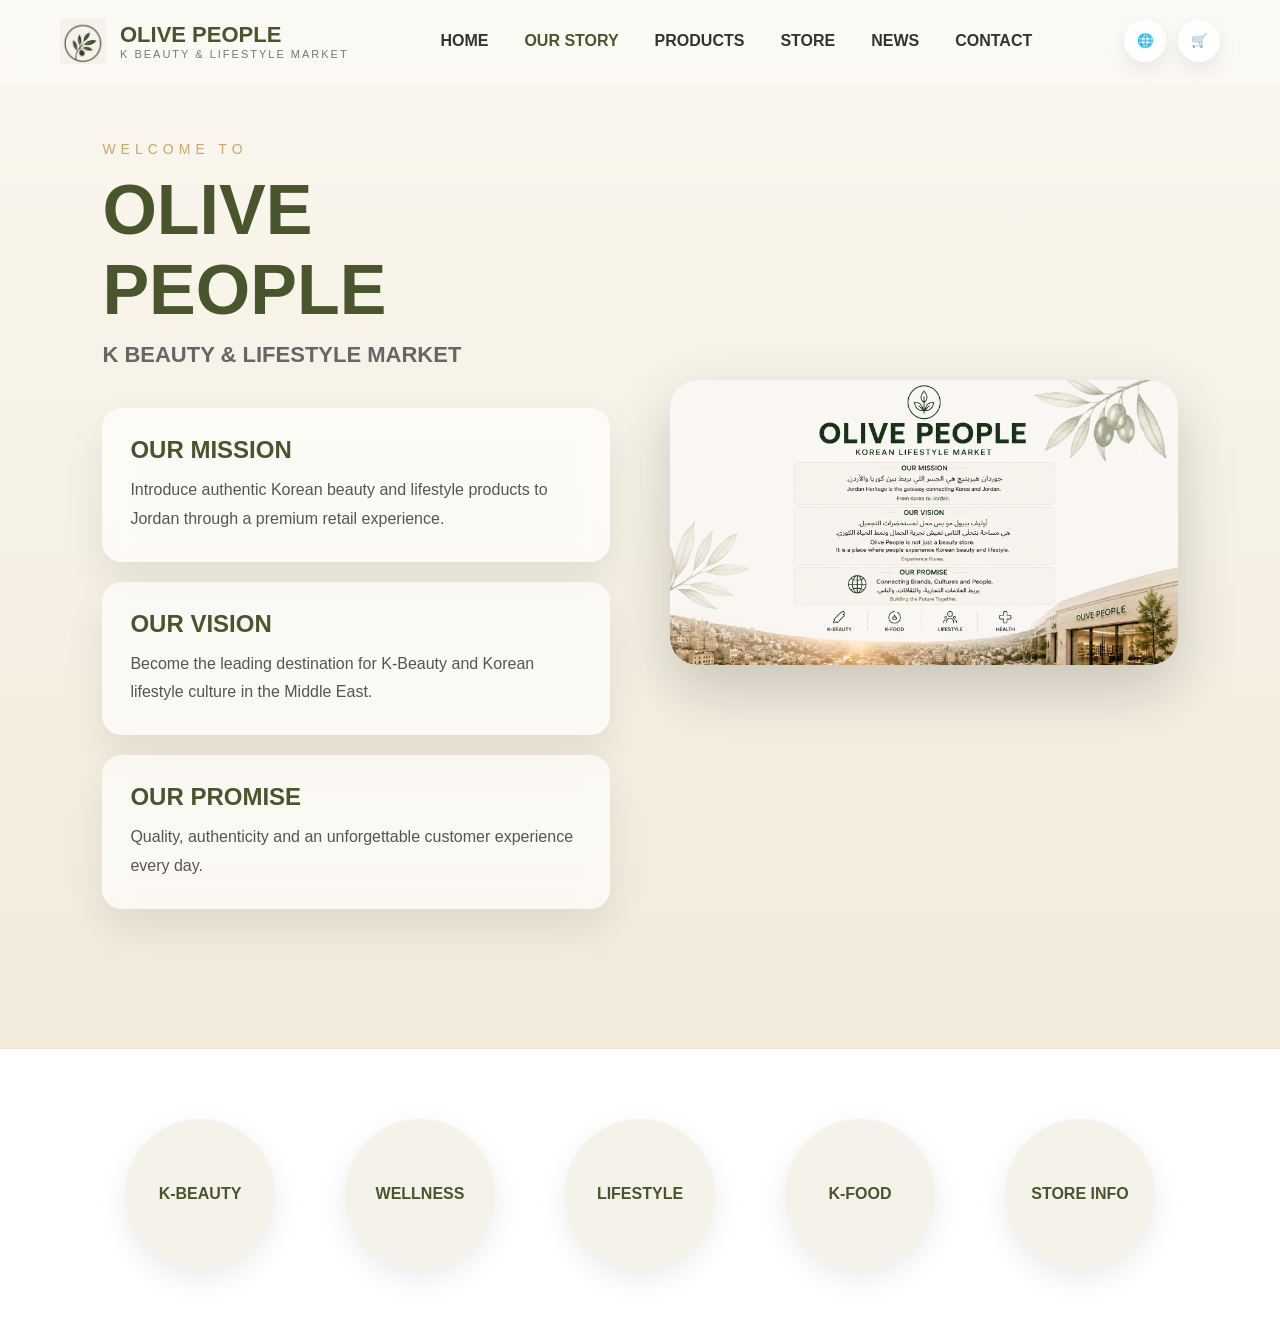
==== commit 0f42717d: "Add files via upload" ====
--- a/our-story.html
+++ b/our-story.html
@@ -4,71 +4,92 @@
 <meta charset="UTF-8">
 <meta name="viewport" content="width=device-width, initial-scale=1.0">
 <title>OLIVE PEOPLE | Our Story</title>
-<link rel="stylesheet" href="css/story.css">
+
+<link rel="stylesheet" href="story.css">
 </head>
+
 <body>
 
 <header class="site-header">
-  <div class="logo">
-    <img src="img/logo.svg" alt="OLIVE PEOPLE Logo">
+
+<div class="logo">
+    <img src="logo.png" alt="OLIVE PEOPLE Logo">
     <div>
-      <h2>OLIVE PEOPLE</h2>
-      <p>K BEAUTY &amp; LIFESTYLE MARKET</p>
+        <h2>OLIVE PEOPLE</h2>
+        <p>K BEAUTY &amp; LIFESTYLE MARKET</p>
     </div>
-  </div>
+</div>
 
-  <nav>
-    <a href="index.html">HOME</a>
-    <a class="active" href="our-story.html">OUR STORY</a>
-    <a href="products.html">PRODUCTS</a>
-    <a href="store.html">STORE</a>
-    <a href="news.html">NEWS</a>
-    <a href="contact.html">CONTACT</a>
-  </nav>
+<nav>
+<a href="index.html">HOME</a>
+<a class="active" href="our-story.html">OUR STORY</a>
+<a href="#">PRODUCTS</a>
+<a href="#">STORE</a>
+<a href="#">NEWS</a>
+<a href="#">CONTACT</a>
+</nav>
 
-  <div class="header-icons">
-    <button aria-label="Language">🌐</button>
-    <button aria-label="Cart">🛒</button>
-  </div>
+<div class="header-icons">
+<button>🌐</button>
+<button>🛒</button>
+</div>
+
 </header>
 
-<main class="hero">
-  <section class="hero-content">
-    <span class="subtitle">WELCOME TO</span>
-    <h1>OLIVE PEOPLE</h1>
-    <h3>K BEAUTY &amp; LIFESTYLE MARKET</h3>
+<section class="hero">
 
-    <div class="cards">
-      <article class="card">
-        <h2>OUR MISSION</h2>
-        <p>Introduce authentic Korean beauty and lifestyle products to Jordan through a premium retail experience.</p>
-      </article>
+<div class="hero-content">
 
-      <article class="card">
-        <h2>OUR VISION</h2>
-        <p>Become the leading destination for K‑Beauty and Korean lifestyle culture in the Middle East.</p>
-      </article>
+<span class="subtitle">WELCOME TO</span>
 
-      <article class="card">
-        <h2>OUR PROMISE</h2>
-        <p>Quality, authenticity, and an unforgettable customer experience every day.</p>
-      </article>
-    </div>
-  </section>
+<h1>OLIVE PEOPLE</h1>
 
-  <aside class="hero-image">
-    <img src="img/store.png" alt="Olive People Store">
-  </aside>
-</main>
+<h3>K BEAUTY &amp; LIFESTYLE MARKET</h3>
+
+<div class="cards">
+
+<div class="card">
+<h2>OUR MISSION</h2>
+<p>
+Introduce authentic Korean beauty and lifestyle products to Jordan through a premium retail experience.
+</p>
+</div>
+
+<div class="card">
+<h2>OUR VISION</h2>
+<p>
+Become the leading destination for K‑Beauty and Korean lifestyle culture in the Middle East.
+</p>
+</div>
+
+<div class="card">
+<h2>OUR PROMISE</h2>
+<p>
+Quality, authenticity and an unforgettable customer experience every day.
+</p>
+</div>
+
+</div>
+
+</div>
+
+<div class="hero-image">
+<img src="our-story-visual.png" alt="Our Story">
+</div>
+
+</section>
 
 <section class="category-icons">
-  <div>K-BEAUTY</div>
-  <div>WELLNESS</div>
-  <div>LIFESTYLE</div>
-  <div>K-FOOD</div>
-  <div>STORE INFO</div>
+
+<div>K‑BEAUTY</div>
+<div>WELLNESS</div>
+<div>LIFESTYLE</div>
+<div>K‑FOOD</div>
+<div>STORE INFO</div>
+
 </section>
 
-<script src="js/story.js"></script>
+<script src="story.js"></script>
+
 </body>
 </html>
--- a/story.css
+++ b/story.css
@@ -0,0 +1,188 @@
+
+:root{
+ --olive:#49562d;
+ --gold:#c8a86b;
+ --cream:#f7f3ea;
+ --text:#2f3428;
+ --glass:rgba(255,255,255,.65);
+}
+
+*{margin:0;padding:0;box-sizing:border-box}
+body{
+ font-family:Arial,sans-serif;
+ background:linear-gradient(180deg,#faf7ef,#efe7d5);
+ color:var(--text);
+ overflow-x:hidden;
+}
+
+.site-header{
+ position:fixed;
+ top:0;left:0;
+ width:100%;
+ height:82px;
+ display:flex;
+ justify-content:space-between;
+ align-items:center;
+ padding:0 60px;
+ backdrop-filter:blur(18px);
+ background:rgba(255,255,255,.35);
+ border-bottom:1px solid rgba(255,255,255,.35);
+ z-index:999;
+}
+
+.logo{display:flex;align-items:center;gap:14px}
+.logo img{height:46px}
+.logo h2{font-size:22px;color:var(--olive)}
+.logo p{font-size:11px;letter-spacing:2px;color:#777}
+
+nav{display:flex;gap:36px}
+nav a{
+ text-decoration:none;
+ color:#333;
+ font-weight:600;
+ transition:.3s;
+}
+nav a:hover,
+nav a.active{
+ color:var(--olive);
+}
+
+.header-icons{
+ display:flex;
+ gap:12px;
+}
+.header-icons button{
+ width:42px;
+ height:42px;
+ border-radius:50%;
+ border:none;
+ background:white;
+ cursor:pointer;
+ transition:.3s;
+ box-shadow:0 8px 20px rgba(0,0,0,.08);
+}
+.header-icons button:hover{
+ transform:translateY(-3px);
+}
+
+.hero{
+ min-height:100vh;
+ padding:140px 8%;
+ display:grid;
+ grid-template-columns:1fr 1fr;
+ align-items:center;
+ gap:60px;
+}
+
+.subtitle{
+ color:var(--gold);
+ letter-spacing:5px;
+ font-size:14px;
+}
+
+.hero h1{
+ font-size:70px;
+ color:var(--olive);
+ margin:12px 0;
+}
+
+.hero h3{
+ font-size:22px;
+ color:#666;
+ margin-bottom:40px;
+}
+
+.cards{
+ display:flex;
+ flex-direction:column;
+ gap:20px;
+}
+
+.card{
+ background:var(--glass);
+ backdrop-filter:blur(12px);
+ border-radius:20px;
+ padding:28px;
+ box-shadow:0 20px 40px rgba(0,0,0,.08);
+ transition:.35s;
+}
+
+.card:hover{
+ transform:translateY(-8px);
+}
+
+.card h2{
+ color:var(--olive);
+ margin-bottom:12px;
+}
+
+.card p{
+ color:#555;
+ line-height:1.8;
+}
+
+.hero-image{
+ text-align:right;
+}
+
+.hero-image img{
+ max-width:100%;
+ border-radius:28px;
+ box-shadow:0 25px 60px rgba(0,0,0,.18);
+}
+
+.category-icons{
+ padding:70px 40px;
+ display:flex;
+ justify-content:center;
+ gap:70px;
+ background:#fff;
+}
+
+.category-icons div{
+ width:150px;
+ height:150px;
+ border-radius:50%;
+ background:#f5f2ea;
+ display:flex;
+ align-items:center;
+ justify-content:center;
+ font-weight:700;
+ color:var(--olive);
+ transition:.35s;
+ box-shadow:0 10px 30px rgba(0,0,0,.08);
+}
+
+.category-icons div:hover{
+ transform:translateY(-10px);
+ background:var(--olive);
+ color:white;
+}
+
+.fade-up{
+ opacity:0;
+ transform:translateY(40px);
+ transition:1s;
+}
+
+.fade-up.show{
+ opacity:1;
+ transform:none;
+}
+
+@media(max-width:1100px){
+.hero{
+ grid-template-columns:1fr;
+ text-align:center;
+}
+.hero-image{text-align:center}
+nav{display:none}
+.category-icons{
+ flex-wrap:wrap;
+ gap:30px;
+}
+.hero h1{
+ font-size:48px;
+}
+}
+
